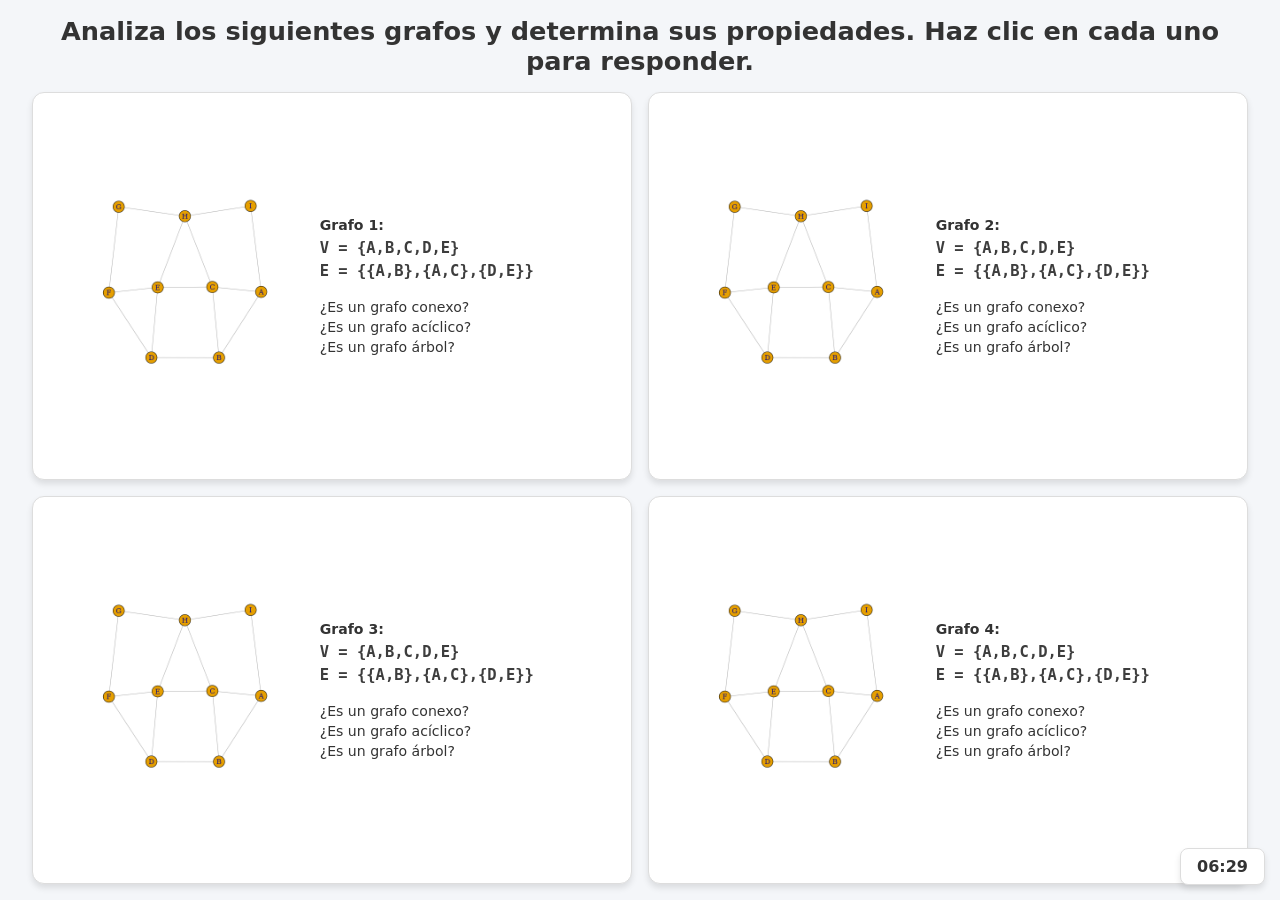
==== desarrollo.html @ a0b99d1e "Add files via upload" ====
<!DOCTYPE html>
<html lang="es">
<head>
    <meta charset="UTF-8">
    <meta name="viewport" content="width=device-width, initial-scale=1.0">
    <title>Actividad Educativa: Grafos</title>
    <link rel="stylesheet" href="desarrollo.css">
</head>
<body>
    <div id="grid-view" class="view active-view">
        <header>
            <h1 id="consigna">Analiza los siguientes grafos y determina sus propiedades. Haz clic en cada uno para responder.</h1>
        </header>
        <main class="grid-container" id="cards-container">
        </main>
    </div>

    <div id="expanded-view" class="view">
        <div class="expanded-content">
            <div class="expanded-left">
                <img id="expanded-img" src="" alt="Grafo ampliado">
            </div>
            <div class="expanded-right">
                <div id="questions-container"></div>
                <div id="feedback-message" class="hidden"></div>
                <button id="btn-continuar">Continuar</button>
            </div>
        </div>
    </div>

    <div id="overlay-3" class="overlay hidden">
        <img src="img/imagen3.png" alt="Imagen superpuesta">
    </div>

    <!-- Reloj en tiempo real -->
    <div id="real-time-clock"></div>

    <script src="desarrollo.js"></script>
    <script src="js/keys.js"></script>
</body>
</html>
---- desarrollo.css ----
:root {
    --bg-color: #f4f6f9;
    --text-color: #333333;
    --card-bg: #ffffff;
    --border-color: #dddddd;
    --shadow-color: rgba(0, 0, 0, 0.1);
    --hover-shadow: rgba(0, 0, 0, 0.2);
    --btn-bg: #e0e0e0;
    --btn-text: #333333;
    --btn-selected-bg: #007bff;
    --btn-selected-text: #ffffff;
    --btn-continue-bg: #28a745;
    --btn-continue-text: #ffffff;
    --success-color: #28a745;
    --error-color: #dc3545;
    --overlay-bg: rgba(0, 0, 0, 0.8);
}

[data-theme="dark"] {
    --bg-color: #121212;
    --text-color: #e0e0e0;
    --card-bg: #1e1e1e;
    --border-color: #333333;
    --shadow-color: rgba(0, 0, 0, 0.5);
    --hover-shadow: rgba(0, 0, 0, 0.7);
    --btn-bg: #333333;
    --btn-text: #e0e0e0;
    --btn-selected-bg: #0d6efd;
    --btn-selected-text: #ffffff;
    --btn-continue-bg: #198754;
    --btn-continue-text: #ffffff;
    --overlay-bg: rgba(0, 0, 0, 0.9);
}

* {
    box-sizing: border-box;
    margin: 0;
    padding: 0;
}

body {
    font-family: system-ui, -apple-system, sans-serif;
    background-color: var(--bg-color);
    color: var(--text-color);
    width: 100vw;
    height: 100vh;
    overflow: hidden;
    transition: background-color 0.3s ease, color 0.3s ease;
}

.view {
    display: none;
    width: 100%;
    height: 100%;
    opacity: 0;
    transition: opacity 0.3s ease;
}

.active-view {
    display: flex;
    flex-direction: column;
    opacity: 1;
}

header {
    padding: 1rem 2rem;
    text-align: center;
    flex-shrink: 0;
}

h1 {
    font-size: clamp(1.2rem, 2vw, 1.8rem);
    font-weight: 600;
}

.grid-container {
    flex: 1;
    display: grid;
    grid-template-columns: repeat(2, 1fr);
    grid-template-rows: repeat(2, 1fr);
    gap: 1rem;
    padding: 0 2rem 1rem 2rem;
    min-height: 0;
}

.card {
    background-color: var(--card-bg);
    border: 1px solid var(--border-color);
    border-radius: 12px;
    padding: 1rem;
    display: flex;
    flex-direction: row;
    gap: 1rem;
    align-items: center;
    cursor: pointer;
    box-shadow: 0 4px 6px var(--shadow-color);
    transition: transform 0.2s ease, box-shadow 0.2s ease;
    position: relative;
    min-height: 0;
}

@media (prefers-reduced-motion: no-preference) {
    .card:hover {
        transform: translateY(-4px);
        box-shadow: 0 8px 12px var(--hover-shadow);
    }
}

.card-img-container {
    width: 45%;
    height: 100%;
    display: flex;
    justify-content: center;
    align-items: center;
    min-height: 0;
}

.card img {
    max-width: 100%;
    max-height: 100%;
    object-fit: contain;
    border-radius: 8px;
}

.card-info {
    flex: 1;
    display: flex;
    flex-direction: column;
    justify-content: center;
    gap: 0.35rem;
    font-size: clamp(0.8rem, 1.1vw, 1rem);
    min-width: 0;
}

.card-title {
    font-weight: 700;
}

/* Conjuntos V y E más grandes y destacados */
.card-math {
    font-family: monospace;
    font-size: 1.1em;
    font-weight: 600;
    opacity: 0.95;
}

/* Mayor separación entre los conjuntos y las preguntas */
.card-questions {
    margin-top: 0.8rem;
    list-style: none;
    display: flex;
    flex-direction: column;
    gap: 0.25rem;
}

.card-questions li {
    display: flex;
    justify-content: space-between;
    align-items: center;
    gap: 0.5rem;
}

.answer-badge {
    background-color: var(--success-color);
    color: white;
    padding: 0.1rem 0.5rem;
    border-radius: 4px;
    font-size: 0.8rem;
    font-weight: 600;
}

.tick-icon {
    position: absolute;
    top: 10px;
    right: 10px;
    width: 32px;
    height: 32px;
    background-color: var(--success-color);
    color: white;
    border-radius: 50%;
    display: flex;
    justify-content: center;
    align-items: center;
    font-weight: bold;
    font-size: 18px;
    opacity: 0;
    transform: scale(0);
    transition: transform 0.4s cubic-bezier(0.175, 0.885, 0.32, 1.275), opacity 0.4s ease;
    z-index: 10;
}

.tick-icon.visible {
    opacity: 1;
    transform: scale(1);
}

#expanded-view.active-view {
    display: flex;
    justify-content: center;
    align-items: center;
    padding: 2rem;
}

.expanded-content {
    display: flex;
    width: 100%;
    height: 100%;
    max-width: 1400px;
    background-color: var(--card-bg);
    border-radius: 16px;
    box-shadow: 0 10px 25px var(--shadow-color);
    overflow: hidden;
}

.expanded-left {
    flex: 1;
    display: flex;
    justify-content: center;
    align-items: center;
    padding: 2rem;
    border-right: 1px solid var(--border-color);
    min-width: 0;
}

.expanded-left img {
    max-width: 100%;
    max-height: 100%;
    object-fit: contain;
    border-radius: 8px;
}

.expanded-right {
    flex: 1;
    display: flex;
    flex-direction: column;
    justify-content: center;
    padding: 3rem;
    min-width: 0;
}

.question-row {
    display: flex;
    justify-content: space-between;
    align-items: center;
    margin-bottom: 1.5rem;
    padding-bottom: 1rem;
    border-bottom: 1px solid var(--border-color);
}

.question-text {
    font-size: clamp(1rem, 1.5vw, 1.2rem);
    font-weight: 500;
}

.options-container {
    display: flex;
    gap: 1rem;
}

.option-btn {
    padding: 0.5rem 1.5rem;
    border: none;
    border-radius: 6px;
    font-size: 1rem;
    font-weight: 600;
    cursor: pointer;
    background-color: var(--btn-bg);
    color: var(--btn-text);
    transition: background-color 0.2s ease, color 0.2s ease, transform 0.1s ease;
}

.option-btn:active {
    transform: scale(0.95);
}

.option-btn.selected {
    background-color: var(--btn-selected-bg);
    color: var(--btn-selected-text);
}

#btn-continuar {
    margin-top: 2rem;
    padding: 1rem;
    border: none;
    border-radius: 8px;
    font-size: 1.2rem;
    font-weight: bold;
    cursor: pointer;
    background-color: var(--btn-continue-bg);
    color: var(--btn-continue-text);
    transition: transform 0.2s ease, opacity 0.2s ease;
}

#btn-continuar:active {
    transform: scale(0.98);
}

#feedback-message {
    margin-top: 1.5rem;
    padding: 1rem;
    border-radius: 8px;
    font-weight: 500;
    text-align: center;
}

#feedback-message.error {
    background-color: rgba(220, 53, 69, 0.1);
    color: var(--error-color);
    border: 1px solid var(--error-color);
}

#feedback-message.hidden {
    display: none !important;
}

.overlay {
    position: fixed;
    top: 0;
    left: 0;
    width: 100vw;
    height: 100vh;
    background-color: var(--overlay-bg);
    backdrop-filter: blur(5px);
    display: flex;
    justify-content: center;
    align-items: center;
    z-index: 9999;
    opacity: 0;
    pointer-events: none;
    transition: opacity 0.3s ease;
}

.overlay.visible {
    opacity: 1;
    pointer-events: auto;
}

.overlay img {
    max-width: 90%;
    max-height: 90%;
    object-fit: contain;
    border-radius: 12px;
    box-shadow: 0 0 30px rgba(0,0,0,0.8);
}

#real-time-clock {
    position: fixed;
    bottom: 15px;
    right: 15px;
    background-color: var(--card-bg);
    color: var(--text-color);
    padding: 0.5rem 1rem;
    border-radius: 8px;
    border: 1px solid var(--border-color);
    box-shadow: 0 4px 6px var(--shadow-color);
    font-size: 1rem;
    font-weight: 600;
    z-index: 1000;
    pointer-events: none;
    transition: background-color 0.3s ease, color 0.3s ease;
}

.hidden {
    display: none !important;
}
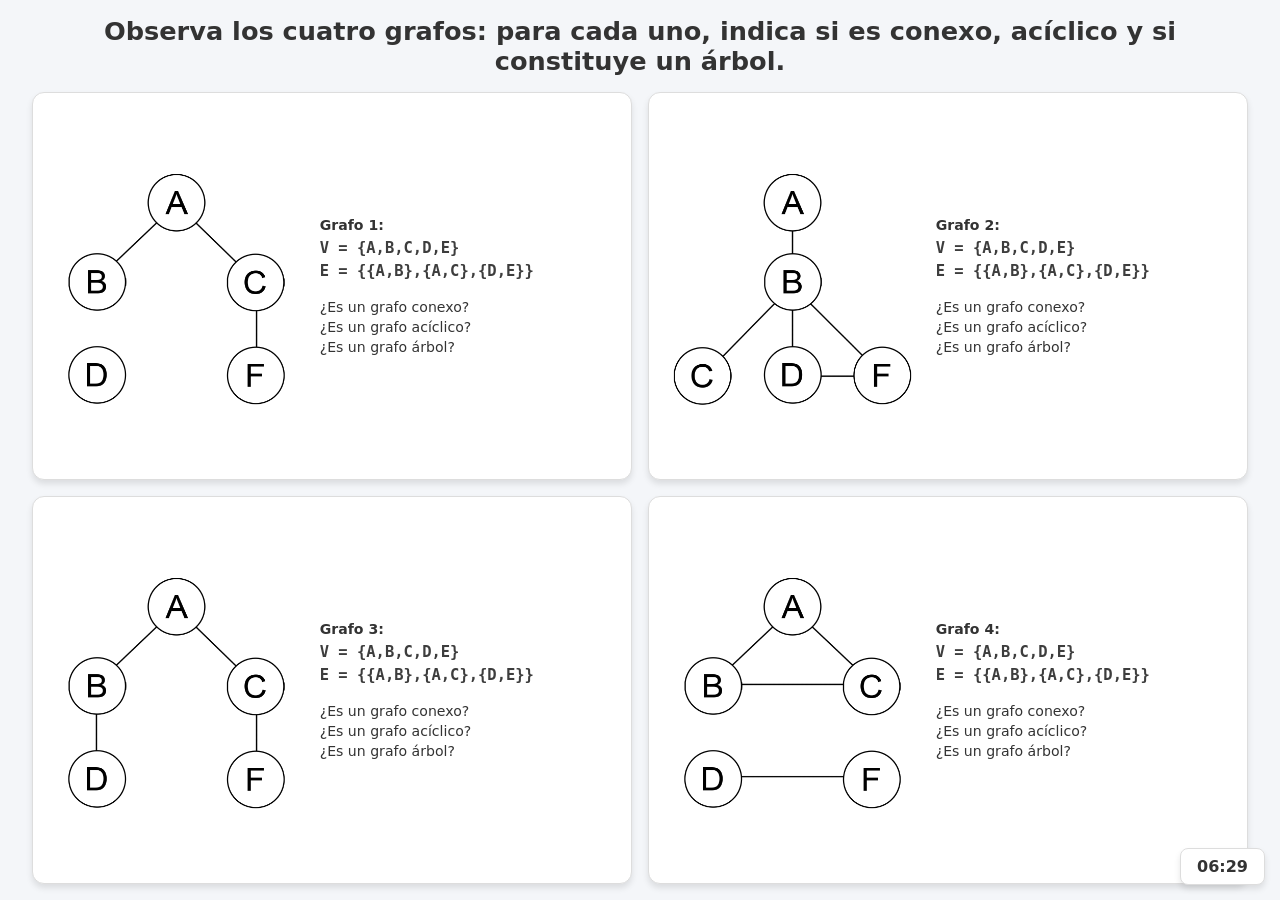
==== commit 1f54a9e2: "Add files via upload" ====
--- a/desarrollo.html
+++ b/desarrollo.html
@@ -9,7 +9,7 @@
 <body>
     <div id="grid-view" class="view active-view">
         <header>
-            <h1 id="consigna">Analiza los siguientes grafos y determina sus propiedades. Haz clic en cada uno para responder.</h1>
+            <h1 id="consigna">Observa los cuatro grafos: para cada uno, indica si es conexo, acíclico y si constituye un árbol.</h1>
         </header>
         <main class="grid-container" id="cards-container">
         </main>
